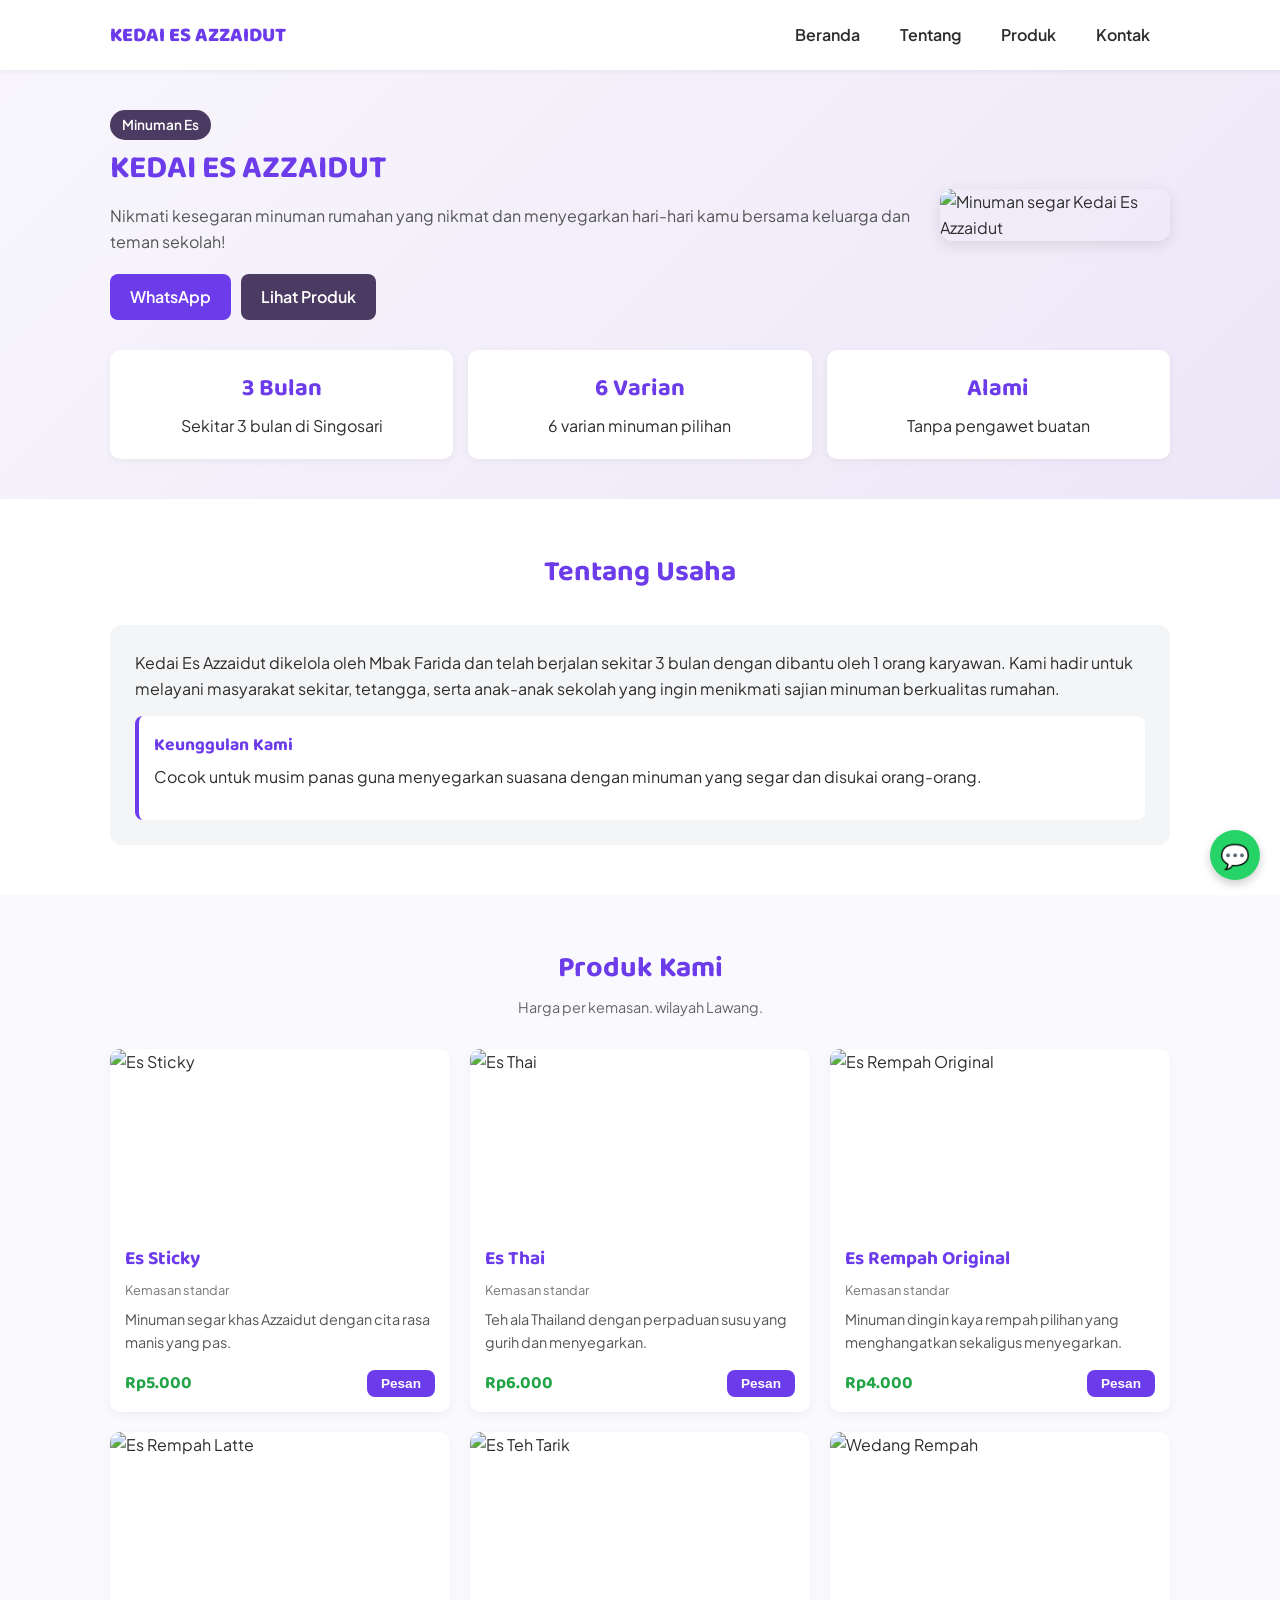
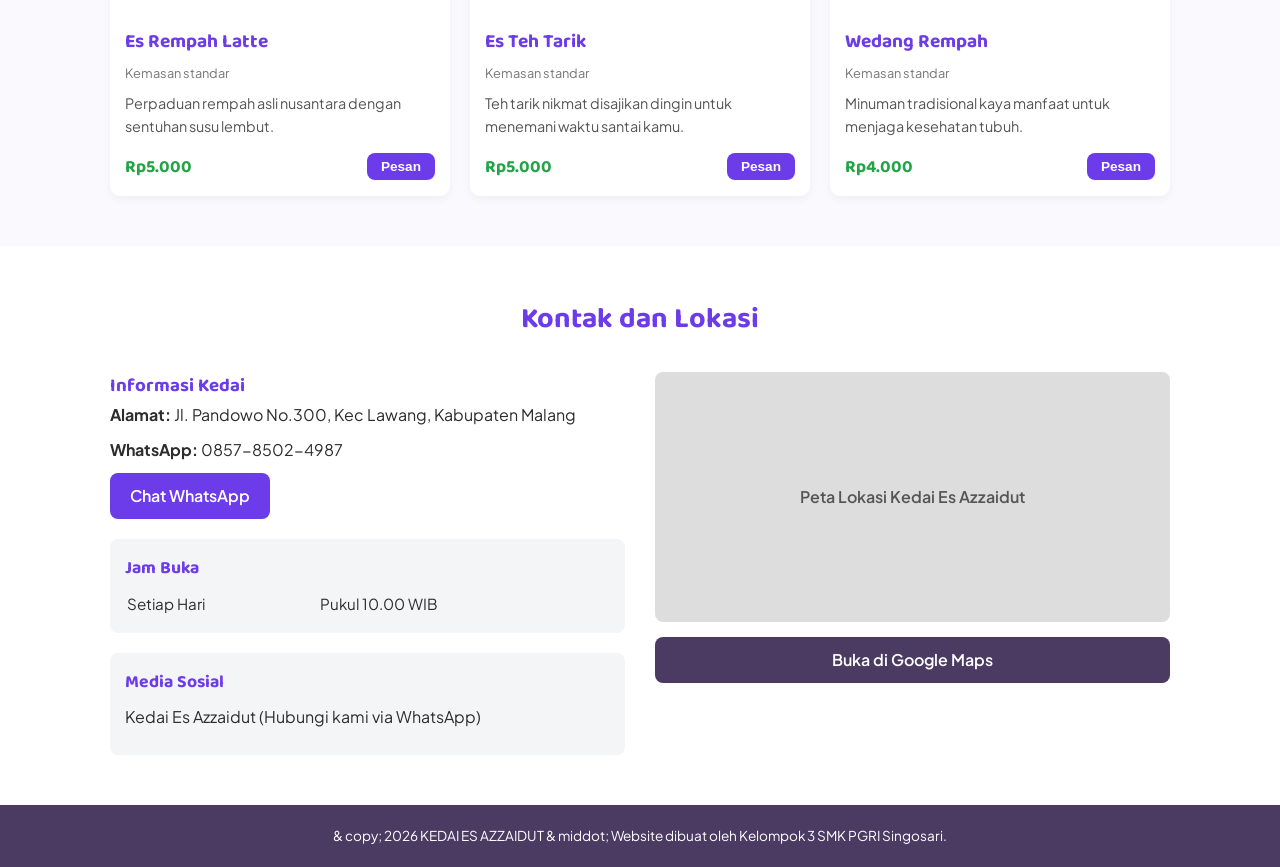
==== index.html @ e7f3840a "Add files via upload" ====
<!DOCTYPE html>
<html lang="id">
<head>
    <meta charset="UTF-8">
    <meta name="viewport" content="width=device-width, initial-scale=1.0">
    <title>Kedai Es Azzaidut</title>
    <!-- Menghubungkan Google Fonts untuk huruf Baloo 2 dan Plus Jakarta Sans -->
    <link rel="preconnect" href="https://fonts.googleapis.com">
    <link rel="preconnect" href="https://fonts.gstatic.com" crossorigin>
    <link href="https://fonts.googleapis.com/css2?family=Baloo+2:wght@600;700;800&family=Plus+Jakarta+Sans:wght@400;500;600;700&display=swap" rel="stylesheet">
    <!-- Menghubungkan file CSS -->
    <link rel="stylesheet" href="style.css">
</head>
<body>

    <!-- HEADER & NAVIGASI -->
    <header class="site-header">
        <div class="container header-container">
            <a href="#" class="logo">KEDAI ES AZZAIDUT</a>
            <button class="menu-toggle" id="menuToggle" aria-label="Buka Menu">Menu</button>
            <nav class="nav-menu" id="navMenu">
                <a href="#beranda">Beranda</a>
                <a href="#tentang">Tentang</a>
                <a href="#produk">Produk</a>
                <a href="#kontak">Kontak</a>
            </nav>
        </div>
    </header>

    <main>
        <!-- BAGIAN BERANDA -->
        <section id="beranda" class="hero-section">
            <div class="container hero-grid">
                <div class="hero-text">
                    <span class="badge">Minuman Es</span>
                    <h1>KEDAI ES AZZAIDUT</h1>
                    <p class="hero-desc">Nikmati kesegaran minuman rumahan yang nikmat dan menyegarkan hari-hari kamu bersama keluarga dan teman sekolah!</p>
                    <div class="hero-buttons">
                        <a href="https://wa.me/6285785024987?text=Halo%2C%20saya%20tertarik%20dengan%20produk%20Kedai%20Es%20Azzaidut." class="btn btn-primary" target="_blank" rel="noopener">WhatsApp</a>
                        <a href="#produk" class="btn btn-secondary">Lihat Produk</a>
                    </div>
                </div>
                <div class="hero-image">
                    <img src="img/utama.jpg" alt="Minuman segar Kedai Es Azzaidut">
                </div>
            </div>
            <!-- 3 Fakta Singkat -->
            <div class="container">
                <div class="fakta-grid">
                    <div class="fakta-card">
                        <h3>3 Bulan</h3>
                        <p>Sekitar 3 bulan di Singosari</p>
                    </div>
                    <div class="fakta-card">
                        <h3>6 Varian</h3>
                        <p>6 varian minuman pilihan</p>
                    </div>
                    <div class="fakta-card">
                        <h3>Alami</h3>
                        <p>Tanpa pengawet buatan</p>
                    </div>
                </div>
            </div>
        </section>

        <!-- BAGIAN TENTANG USAHA -->
        <section id="tentang" class="about-section">
            <div class="container">
                <div class="section-title">
                    <h2>Tentang Usaha</h2>
                </div>
                <div class="about-content">
                    <p>Kedai Es Azzaidut dikelola oleh Mbak Farida dan telah berjalan sekitar 3 bulan dengan dibantu oleh 1 orang karyawan. Kami hadir untuk melayani masyarakat sekitar, tetangga, serta anak-anak sekolah yang ingin menikmati sajian minuman berkualitas rumahan.</p>
                    <div class="keunggulan-box">
                        <h3>Keunggulan Kami</h3>
                        <p>Cocok untuk musim panas guna menyegarkan suasana dengan minuman yang segar dan disukai orang-orang.</p>
                    </div>
                </div>
            </div>
        </section>

        <!-- BAGIAN PRODUK -->
        <section id="produk" class="product-section">
            <div class="container">
                <div class="section-title">
                    <h2>Produk Kami</h2>
                    <p class="product-note">Harga per kemasan. wilayah Lawang.</p>
                </div>
                <div class="product-grid">
                    <!-- Produk 1 -->
                    <div class="product-card">
                        <img src="img/produk-1.jpg" alt="Es Sticky">
                        <div class="product-body">
                            <h3>Es Sticky</h3>
                            <p class="product-berat">Kemasan standar</p>
                            <p class="product-desc">Minuman segar khas Azzaidut dengan cita rasa manis yang pas.</p>
                            <div class="product-footer">
                                <span class="price">Rp5.000</span>
                                <button class="btn btn-pesan" data-product="Es Sticky">Pesan</button>
                            </div>
                        </div>
                    </div>
                    <!-- Produk 2 -->
                    <div class="product-card">
                        <img src="img/produk-2.jpg" alt="Es Thai">
                        <div class="product-body">
                            <h3>Es Thai</h3>
                            <p class="product-berat">Kemasan standar</p>
                            <p class="product-desc">Teh ala Thailand dengan perpaduan susu yang gurih dan menyegarkan.</p>
                            <div class="product-footer">
                                <span class="price">Rp6.000</span>
                                <button class="btn btn-pesan" data-product="Es Thai">Pesan</button>
                            </div>
                        </div>
                    </div>
                    <!-- Produk 3 -->
                    <div class="product-card">
                        <img src="img/produk-3.jpg" alt="Es Rempah Original">
                        <div class="product-body">
                            <h3>Es Rempah Original</h3>
                            <p class="product-berat">Kemasan standar</p>
                            <p class="product-desc">Minuman dingin kaya rempah pilihan yang menghangatkan sekaligus menyegarkan.</p>
                            <div class="product-footer">
                                <span class="price">Rp4.000</span>
                                <button class="btn btn-pesan" data-product="Es Rempah Original">Pesan</button>
                            </div>
                        </div>
                    </div>
                    <!-- Produk 4 -->
                    <div class="product-card">
                        <img src="img/produk-4.jpg" alt="Es Rempah Latte">
                        <div class="product-body">
                            <h3>Es Rempah Latte</h3>
                            <p class="product-berat">Kemasan standar</p>
                            <p class="product-desc">Perpaduan rempah asli nusantara dengan sentuhan susu lembut.</p>
                            <div class="product-footer">
                                <span class="price">Rp5.000</span>
                                <button class="btn btn-pesan" data-product="Es Rempah Latte">Pesan</button>
                            </div>
                        </div>
                    </div>
                    <!-- Produk 5 -->
                    <div class="product-card">
                        <img src="img/produk-5.jpg" alt="Es Teh Tarik">
                        <div class="product-body">
                            <h3>Es Teh Tarik</h3>
                            <p class="product-berat">Kemasan standar</p>
                            <p class="product-desc">Teh tarik nikmat disajikan dingin untuk menemani waktu santai kamu.</p>
                            <div class="product-footer">
                                <span class="price">Rp5.000</span>
                                <button class="btn btn-pesan" data-product="Es Teh Tarik">Pesan</button>
                            </div>
                        </div>
                    </div>
                    <!-- Produk 6 -->
                    <div class="product-card">
                        <img src="img/produk-6.jpg" alt="Wedang Rempah">
                        <div class="product-body">
                            <h3>Wedang Rempah</h3>
                            <p class="product-berat">Kemasan standar</p>
                            <p class="product-desc">Minuman tradisional kaya manfaat untuk menjaga kesehatan tubuh.</p>
                            <div class="product-footer">
                                <span class="price">Rp4.000</span>
                                <button class="btn btn-pesan" data-product="Wedang Rempah">Pesan</button>
                            </div>
                        </div>
                    </div>
                </div>
            </div>
        </section>

        <!-- BAGIAN KONTAK DAN LOKASI -->
        <section id="kontak" class="contact-section">
            <div class="container">
                <div class="section-title">
                    <h2>Kontak dan Lokasi</h2>
                </div>
                <div class="contact-grid">
                    <div class="contact-info">
                        <h3>Informasi Kedai</h3>
                        <p><strong>Alamat:</strong> Jl. Pandowo No.300, Kec Lawang, Kabupaten Malang</p>
                        <p><strong>WhatsApp:</strong> 0857-8502-4987</p>
                        <a href="https://wa.me/6285785024987?text=Halo%2C%20saya%20ingin%20menghubungi%20Kedai%20Es%20Azzaidut." class="btn btn-primary" target="_blank" rel="noopener">Chat WhatsApp</a>
                        
                        <div class="jam-buka-box">
                            <h4>Jam Buka</h4>
                            <table class="jam-table">
                                <tr>
                                    <td>Setiap Hari</td>
                                    <td>Pukul 10.00 WIB</td>
                                </tr>
                            </table>
                        </div>

                        <div class="sosmed-box">
                            <h4>Media Sosial</h4>
                            <p>Kedai Es Azzaidut (Hubungi kami via WhatsApp)</p>
                        </div>
                    </div>

                    <div class="map-container">
                        <!-- TEMPEL KODE IFRAME GOOGLE MAPS DI SINI -->
                        <div class="map-placeholder">
                            <p>Peta Lokasi Kedai Es Azzaidut</p>
                        </div>
                        <a href="https://maps.app.goo.gl/Rd2CjdnnxQyZ19Ko8?api=1&query=Lawang%2C%20Malang" class="btn btn-secondary map-btn" target="_blank" rel="noopener">Buka di Google Maps</a>
                    </div>
                </div>
            </div>
        </section>
    </main>

    <!-- FOOTER -->
    <footer class="site-footer">
        <div class="container">
            <p>& copy; 2026 KEDAI ES AZZAIDUT & middot; Website dibuat oleh Kelompok 3 SMK PGRI Singosari.</p>
        </div>
    </footer>

    <!-- TOMBOL WHATSAPP MELAYANG -->
    <a href="https://wa.me/6285785024987?text=Halo%2C%20saya%20ingin%20bertanya%20tentang%20Kedai%20Es%20Azzaidut." class="floating-wa" id="floatingWa" target="_blank" rel="noopener" aria-label="Chat WhatsApp">
        💬
    </a>

    <!-- Menghubungkan file JavaScript -->
    <script src="script.js"></script>
</body>
</html>
---- style.css ----
/* PENGATURAN VARIABEL WARNA DAN FONT */
:root {
    --warna-utama: #6C3BEA;
    --warna-aksen: #FFFFFF;
    --warna-harga: #22A447;
    --warna-latar-lembut: #4B3B63;
    --warna-teks: #2D2D2D;
    --warna-abu: #F4F5F7;
}

/* RESET DASAR */
* {
    margin: 0;
    padding: 0;
    box-sizing: border-box;
}

html {
    scroll-behavior: smooth;
}

body {
    font-family: 'Plus Jakarta Sans', sans-serif;
    color: var(--warna-teks);
    background-color: var(--warna-aksen);
    line-height: 1.6;
    overflow-x: hidden;
}

/* PENGATURAN KONTAINER UMUM */
.container {
    width: 100%;
    max-width: 1100px;
    margin: 0 auto;
    padding: 0 20px;
}

/* TYPOGRAPHY */
h1, h2, h3, h4 {
    font-family: 'Baloo 2', cursive;
    color: var(--warna-utama);
}

/* TOMBOL UTAMA */
.btn {
    display: inline-block;
    padding: 10px 20px;
    border-radius: 8px;
    font-weight: 600;
    text-decoration: none;
    cursor: pointer;
    border: none;
    text-align: center;
    transition: opacity 0.2s;
}

.btn:hover {
    opacity: 0.9;
}

.btn-primary {
    background-color: var(--warna-utama);
    color: var(--warna-aksen);
}

.btn-secondary {
    background-color: var(--warna-latar-lembut);
    color: var(--warna-aksen);
}

/* HEADER & NAVIGASI */
.site-header {
    background-color: var(--warna-aksen);
    box-shadow: 0 2px 5px rgba(0,0,0,0.05);
    position: sticky;
    top: 0;
    z-index: 1000;
}

.header-container {
    display: flex;
    justify-content: space-between;
    align-items: center;
    height: 70px;
}

.logo {
    font-family: 'Baloo 2', cursive;
    font-size: 1.25rem;
    font-weight: 800;
    color: var(--warna-utama);
    text-decoration: none;
}

.menu-toggle {
    display: block;
    background: var(--warna-utama);
    color: var(--warna-aksen);
    padding: 6px 12px;
    border-radius: 6px;
    font-size: 0.9rem;
    border: none;
    cursor: pointer;
}

.nav-menu {
    display: none;
    position: absolute;
    top: 70px;
    left: 0;
    width: 100%;
    background-color: var(--warna-aksen);
    flex-direction: column;
    box-shadow: 0 5px 10px rgba(0,0,0,0.1);
    padding: 15px 0;
}

.nav-menu.active {
    display: flex;
}

.nav-menu a {
    padding: 10px 20px;
    text-decoration: none;
    color: var(--warna-teks);
    font-weight: 600;
}

.nav-menu a:hover {
    color: var(--warna-utama);
}

/* BERANDA / HERO SECTION */
.hero-section {
    padding: 40px 0;
    background: linear-gradient(135deg, #f8f6fc 0%, #ede6f8 100%);
}

.hero-grid {
    display: flex;
    flex-direction: column;
    gap: 30px;
    align-items: center;
}

.hero-text {
    text-align: center;
}

.badge {
    display: inline-block;
    background-color: var(--warna-latar-lembut);
    color: var(--warna-aksen);
    padding: 4px 12px;
    border-radius: 20px;
    font-size: 0.85rem;
    margin-bottom: 10px;
    font-weight: 600;
}

.hero-text h1 {
    font-size: 2rem;
    line-height: 1.2;
    margin-bottom: 15px;
}

.hero-desc {
    margin-bottom: 20px;
    color: #555;
}

.hero-buttons {
    display: flex;
    gap: 10px;
    justify-content: center;
}

.hero-image img {
    width: 100%;
    max-width: 320px;
    border-radius: 12px;
    box-shadow: 0 4px 15px rgba(0,0,0,0.1);
}

/* FAKTA SINGKAT */
.fakta-grid {
    display: grid;
    grid-template-columns: 1fr;
    gap: 15px;
    margin-top: 30px;
}

.fakta-card {
    background: var(--warna-aksen);
    padding: 20px;
    border-radius: 10px;
    text-align: center;
    box-shadow: 0 2px 8px rgba(0,0,0,0.05);
}

.fakta-card h3 {
    font-size: 1.5rem;
    margin-bottom: 5px;
}

/* TENTANG USAHA */
.about-section {
    padding: 50px 0;
}

.section-title {
    text-align: center;
    margin-bottom: 30px;
}

.section-title h2 {
    font-size: 1.8rem;
}

.about-content {
    background: var(--warna-abu);
    padding: 25px;
    border-radius: 12px;
}

.about-content p {
    margin-bottom: 15px;
}

.keunggulan-box {
    background: var(--warna-aksen);
    padding: 15px;
    border-radius: 8px;
    border-left: 4px solid var(--warna-utama);
}

.keunggulan-box h3 {
    font-size: 1.1rem;
    margin-bottom: 5px;
}

/* PRODUK */
.product-section {
    padding: 50px 0;
    background-color: #faf9fd;
}

.product-note {
    font-size: 0.9rem;
    color: #666;
    margin-top: 5px;
}

.product-grid {
    display: grid;
    grid-template-columns: 1fr; /* HP: 1 kolom */
    gap: 20px;
}

.product-card {
    background: var(--warna-aksen);
    border-radius: 10px;
    overflow: hidden;
    box-shadow: 0 3px 10px rgba(0,0,0,0.05);
    display: flex;
    flex-direction: column;
}

.product-card img {
    width: 100%;
    height: 180px;
    object-fit: cover;
}

.product-body {
    padding: 15px;
    display: flex;
    flex-direction: column;
    flex-grow: 1;
}

.product-body h3 {
    font-size: 1.2rem;
    margin-bottom: 5px;
}

.product-berat {
    font-size: 0.8rem;
    color: #777;
    margin-bottom: 8px;
}

.product-desc {
    font-size: 0.9rem;
    color: #555;
    margin-bottom: 15px;
    flex-grow: 1;
}

.product-footer {
    display: flex;
    justify-content: space-between;
    align-items: center;
    margin-top: auto;
}

.price {
    font-family: 'Baloo 2', cursive;
    font-size: 1.1rem;
    font-weight: 700;
    color: var(--warna-harga);
}

.btn-pesan {
    background-color: var(--warna-utama);
    color: var(--warna-aksen);
    padding: 6px 14px;
    font-size: 0.85rem;
}

/* KONTAK DAN LOKASI */
.contact-section {
    padding: 50px 0;
}

.contact-grid {
    display: grid;
    grid-template-columns: 1fr;
    gap: 30px;
}

.contact-info p {
    margin-bottom: 10px;
}

.jam-buka-box, .sosmed-box {
    margin-top: 20px;
    background: var(--warna-abu);
    padding: 15px;
    border-radius: 8px;
}

.jam-buka-box h4, .sosmed-box h4 {
    font-size: 1.1rem;
    margin-bottom: 8px;
}

.jam-table {
    width: 100%;
    font-size: 0.95rem;
}

.map-container {
    display: flex;
    flex-direction: column;
    gap: 15px;
}

.map-placeholder {
    width: 100%;
    height: 250px;
    background-color: #ddd;
    border-radius: 8px;
    display: flex;
    align-items: center;
    justify-content: center;
    color: #555;
    font-weight: 600;
}

.map-btn {
    text-align: center;
}

/* FOOTER */
.site-footer {
    background-color: var(--warna-latar-lembut);
    color: var(--warna-aksen);
    text-align: center;
    padding: 20px 0;
    font-size: 0.85rem;
}

/* TOMBOL WHATSAPP MELAYANG */
.floating-wa {
    position: fixed;
    bottom: 20px;
    right: 20px;
    background-color: #25D366;
    color: white;
    width: 50px;
    height: 50px;
    border-radius: 50%;
    display: flex;
    align-items: center;
    justify-content: center;
    font-size: 1.5rem;
    box-shadow: 0 4px 10px rgba(0,0,0,0.2);
    z-index: 999;
    text-decoration: none;
    transition: transform 0.2s;
}

.floating-wa:hover {
    transform: scale(1.1);
}

/* MEDIA QUERY UNTUK TABLET (Lebar min 600px) */
@media (min-width: 600px) {
    .fakta-grid {
        grid-template-columns: repeat(3, 1fr);
    }
    .product-grid {
        grid-template-columns: repeat(2, 1fr); /* Tablet: 2 kolom */
    }
}

/* MEDIA QUERY UNTUK LAPTOP (Lebar min 900px) */
@media (min-width: 900px) {
    .menu-toggle {
        display: none; /* Sembunyikan tombol menu di laptop */
    }
    .nav-menu {
        display: flex;
        position: static;
        flex-direction: row;
        box-shadow: none;
        width: auto;
        padding: 0;
        background: transparent;
    }
    .hero-grid {
        flex-direction: row;
        justify-content: space-between;
        text-align: left;
    }
    .hero-text {
        text-align: left;
    }
    .hero-buttons {
        justify-content: flex-start;
    }
    .hero-image img {
        max-width: 380px;
    }
    .product-grid {
        grid-template-columns: repeat(3, 1fr); /* Laptop: 3 kolom */
    }
    .contact-grid {
        grid-template-columns: 1fr 1fr;
    }
}
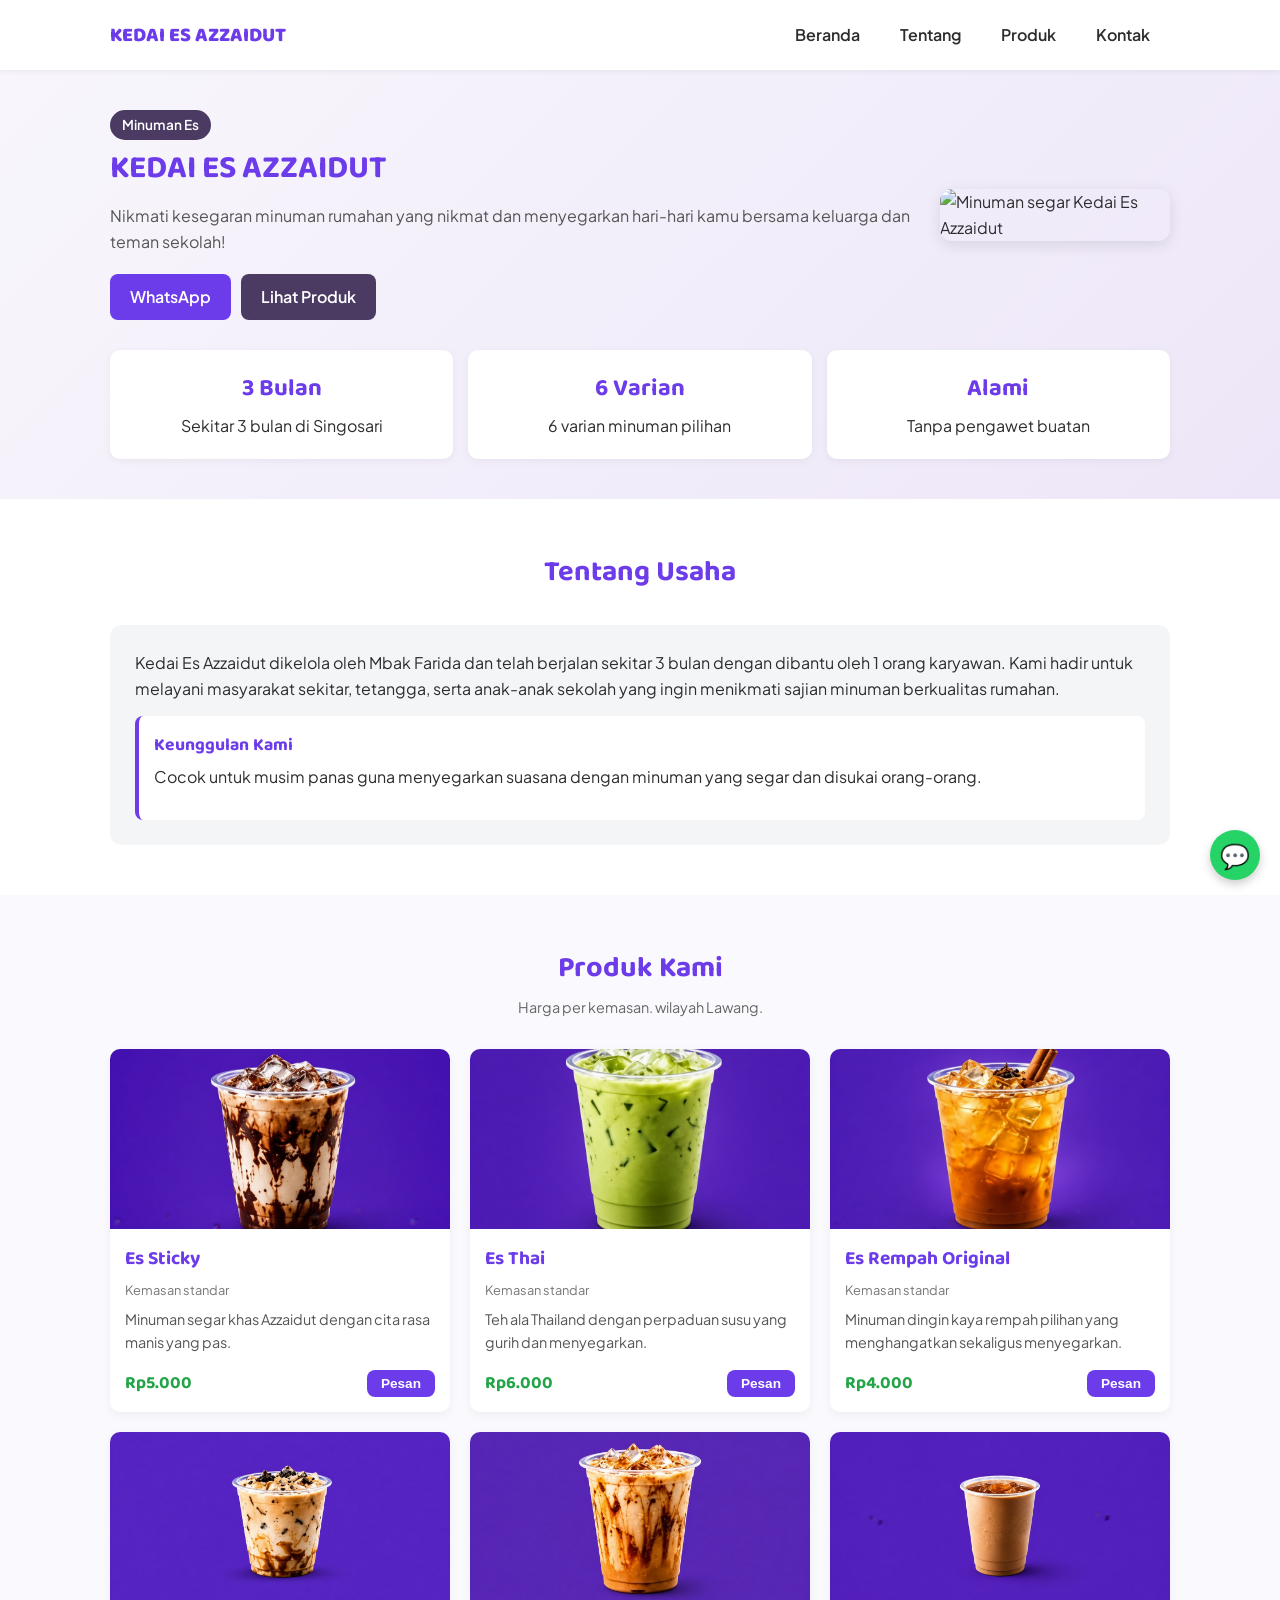
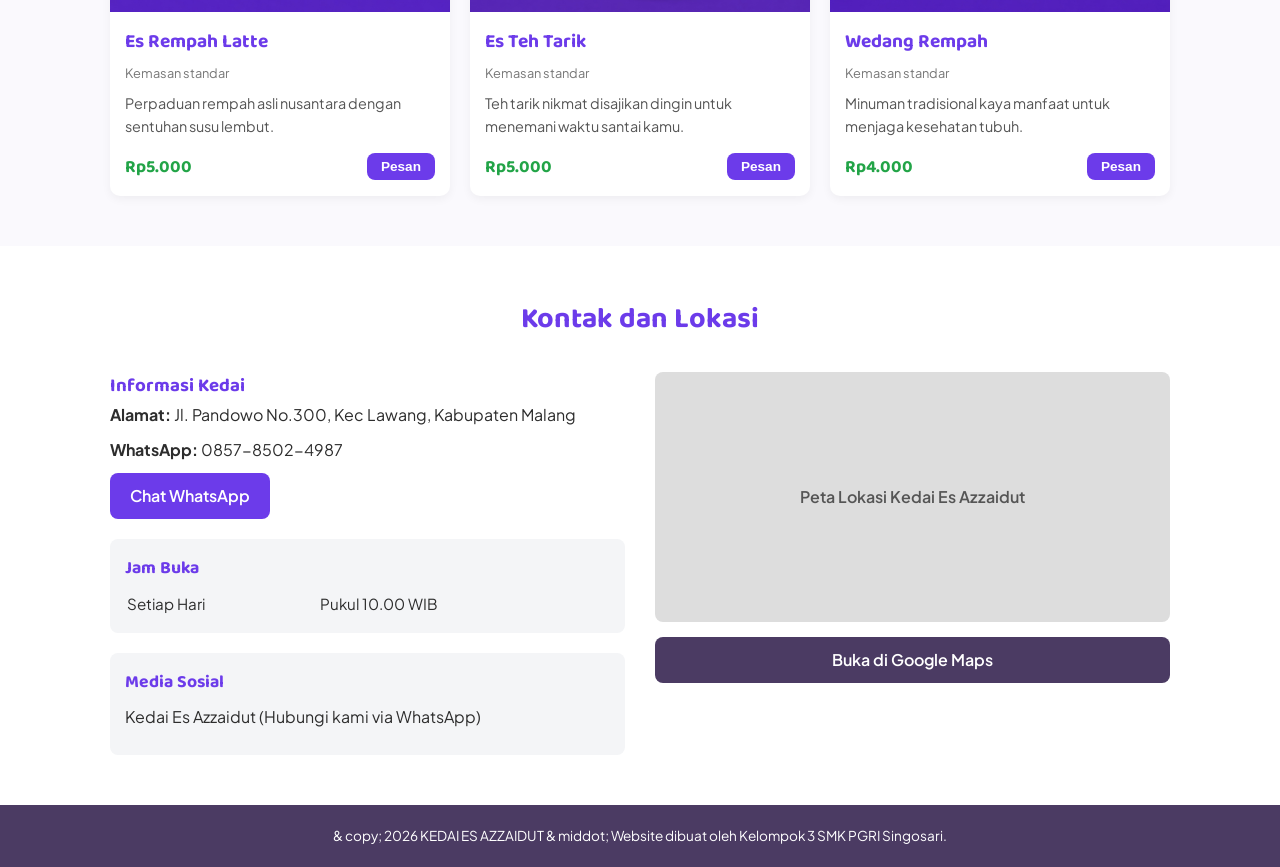
==== commit 12090f4d: "Update index.html" ====
--- a/index.html
+++ b/index.html
@@ -89,7 +89,7 @@
                 <div class="product-grid">
                     <!-- Produk 1 -->
                     <div class="product-card">
-                        <img src="img/produk-1.jpg" alt="Es Sticky">
+                        <img src="web/minuman-1.jpeg" alt="Es Sticky">
                         <div class="product-body">
                             <h3>Es Sticky</h3>
                             <p class="product-berat">Kemasan standar</p>
@@ -102,7 +102,7 @@
                     </div>
                     <!-- Produk 2 -->
                     <div class="product-card">
-                        <img src="img/produk-2.jpg" alt="Es Thai">
+                        <img src="web/minuman-2.jpeg" alt="Es Thai">
                         <div class="product-body">
                             <h3>Es Thai</h3>
                             <p class="product-berat">Kemasan standar</p>
@@ -115,7 +115,7 @@
                     </div>
                     <!-- Produk 3 -->
                     <div class="product-card">
-                        <img src="img/produk-3.jpg" alt="Es Rempah Original">
+                        <img src="web/minuman-3.jpeg" alt="Es Rempah Original">
                         <div class="product-body">
                             <h3>Es Rempah Original</h3>
                             <p class="product-berat">Kemasan standar</p>
@@ -128,7 +128,7 @@
                     </div>
                     <!-- Produk 4 -->
                     <div class="product-card">
-                        <img src="img/produk-4.jpg" alt="Es Rempah Latte">
+                        <img src="web/minuman-4.jpeg" alt="Es Rempah Latte">
                         <div class="product-body">
                             <h3>Es Rempah Latte</h3>
                             <p class="product-berat">Kemasan standar</p>
@@ -141,7 +141,7 @@
                     </div>
                     <!-- Produk 5 -->
                     <div class="product-card">
-                        <img src="img/produk-5.jpg" alt="Es Teh Tarik">
+                        <img src="web/minuman-5.jpeg" alt="Es Teh Tarik">
                         <div class="product-body">
                             <h3>Es Teh Tarik</h3>
                             <p class="product-berat">Kemasan standar</p>
@@ -154,7 +154,7 @@
                     </div>
                     <!-- Produk 6 -->
                     <div class="product-card">
-                        <img src="img/produk-6.jpg" alt="Wedang Rempah">
+                        <img src="web/minuman-6.jpeg" alt="Wedang Rempah">
                         <div class="product-body">
                             <h3>Wedang Rempah</h3>
                             <p class="product-berat">Kemasan standar</p>
@@ -225,4 +225,4 @@
     <!-- Menghubungkan file JavaScript -->
     <script src="script.js"></script>
 </body>
-</html>+</html>
